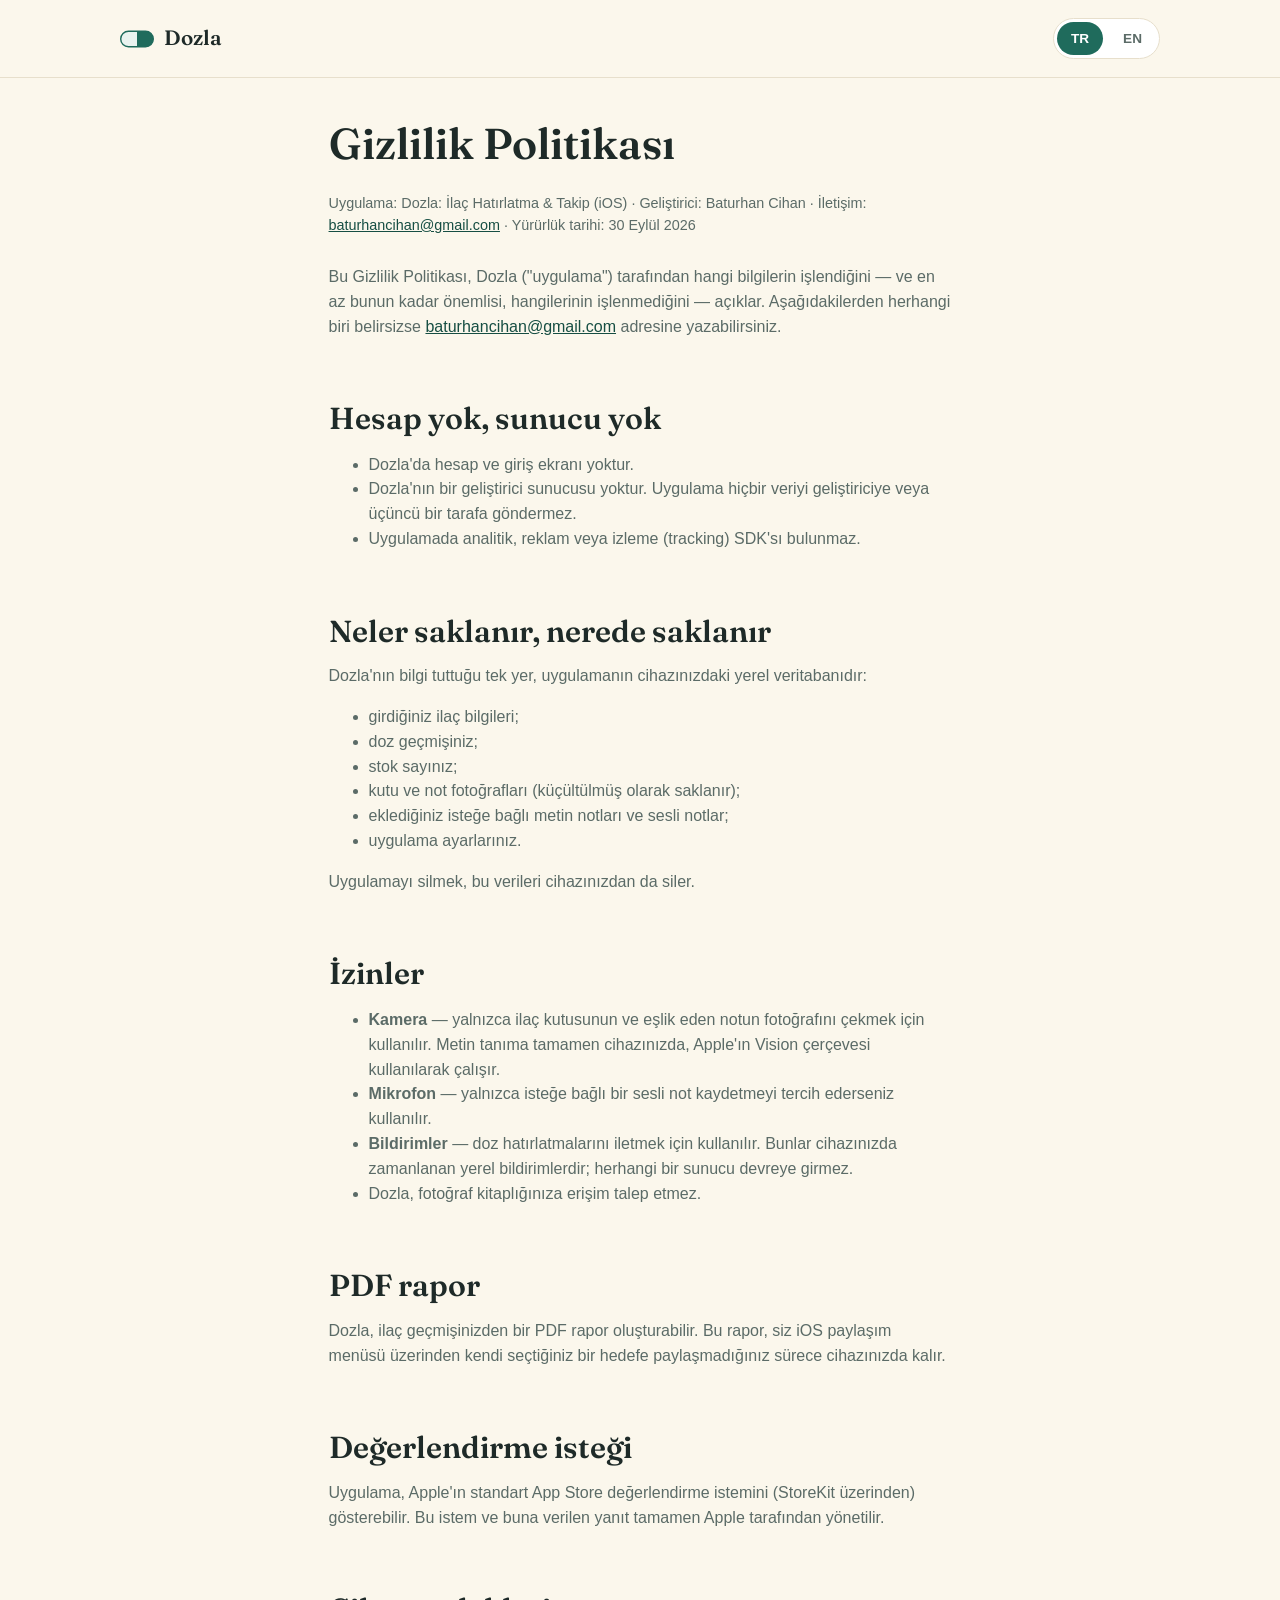
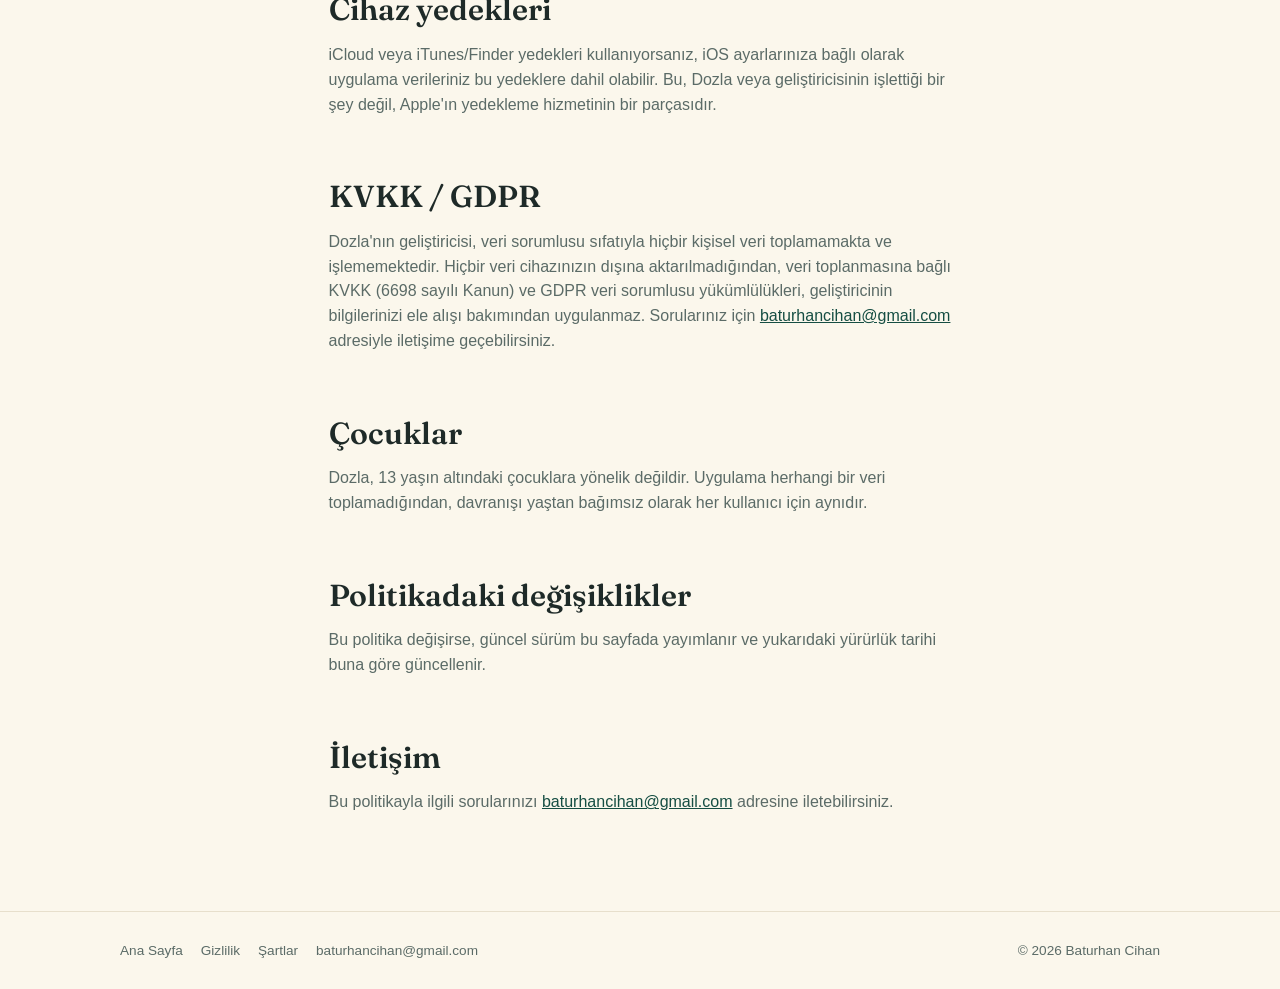
==== privacy.html @ 660fc9e8 "Add Dozla static landing site for GitHub Pages Bilingual (TR/EN, pure CSS :target toggle, no JS) lan" ====
<!DOCTYPE html>
<html lang="tr">
<head>
<meta charset="UTF-8">
<meta name="viewport" content="width=device-width, initial-scale=1">
<title>Dozla — Gizlilik Politikası</title>
<meta name="description" content="Dozla iOS uygulaması için Gizlilik Politikası: hesap yok, sunucu yok, veriler yalnızca cihazınızda saklanır.">
<link rel="preconnect" href="https://fonts.googleapis.com">
<link rel="preconnect" href="https://fonts.gstatic.com" crossorigin>
<link href="https://fonts.googleapis.com/css2?family=Fraunces:wght@500;600;700&display=swap" rel="stylesheet">
<link rel="stylesheet" href="style.css">
</head>
<body>
<div class="lang-wrap">

<section id="en" lang="en" class="lang-section">
  <header class="site-header">
    <div class="container">
      <a class="brand" href="index.html#en">
        <svg class="logo" viewBox="0 0 48 24" xmlns="http://www.w3.org/2000/svg" aria-hidden="true" focusable="false">
          <path d="M24 1 H12 A11 11 0 0 0 12 23 H24 Z" fill="#EAF3EF"/>
          <path d="M24 1 H36 A11 11 0 0 1 36 23 H24 Z" fill="#1F6B5C"/>
          <rect x="1" y="1" width="46" height="22" rx="11" ry="11" fill="none" stroke="#1F6B5C" stroke-width="2"/>
        </svg>
        Dozla
      </a>
      <nav class="lang-toggle" aria-label="Language">
        <a href="#tr">TR</a>
        <a href="#en">EN</a>
      </nav>
    </div>
  </header>

  <main class="legal-main">
    <div class="container">
      <div class="legal-content">
        <h1>Privacy Policy</h1>
        <p class="legal-meta">App: Dozla: Medication Reminder &amp; Tracking (iOS) · Developer: Baturhan Cihan · Contact: <a href="mailto:baturhancihan@gmail.com">baturhancihan@gmail.com</a> · Effective date: September 30, 2026</p>

        <p>This Privacy Policy explains what information Dozla ("the app") handles, and — just as importantly — what it does not. If anything below is unclear, write to <a href="mailto:baturhancihan@gmail.com">baturhancihan@gmail.com</a>.</p>

        <h2>No account, no server</h2>
        <ul>
          <li>Dozla has no account and no sign-in.</li>
          <li>Dozla has no developer server. The app does not send any data to the developer or to any third party.</li>
          <li>The app contains no analytics, advertising or tracking SDKs.</li>
        </ul>

        <h2>What is stored, and where</h2>
        <p>The only place Dozla keeps information is the app's local database, on your device:</p>
        <ul>
          <li>the medication information you enter;</li>
          <li>your dose history;</li>
          <li>your stock counts;</li>
          <li>photos of the box and the note (stored downscaled);</li>
          <li>any optional text notes and voice memos you add;</li>
          <li>your app settings.</li>
        </ul>
        <p>Deleting the app deletes this data from your device.</p>

        <h2>Permissions</h2>
        <ul>
          <li><strong>Camera</strong> — used only to photograph the medication box and the accompanying note. Text recognition runs entirely on your device, using Apple's Vision framework.</li>
          <li><strong>Microphone</strong> — used only if you choose to record an optional voice memo.</li>
          <li><strong>Notifications</strong> — used to deliver dose reminders. These are local notifications scheduled on your device; no server is involved.</li>
          <li>Dozla does not request access to your photo library.</li>
        </ul>

        <h2>PDF report</h2>
        <p>Dozla can generate a PDF report of your medication history. This report stays on your device unless you choose to share it through the iOS share sheet, to a destination you pick yourself.</p>

        <h2>Rating prompt</h2>
        <p>The app may show Apple's standard App Store rating prompt (via StoreKit). This prompt and any response to it are handled entirely by Apple.</p>

        <h2>Device backups</h2>
        <p>If you use iCloud or iTunes/Finder backups, your app data may be included in those backups depending on your iOS settings. This is part of Apple's backup service, not something Dozla or its developer operates.</p>

        <h2>KVKK / GDPR</h2>
        <p>The developer of Dozla does not collect or process any personal data as a data controller. Because no data is transmitted off your device, KVKK (Turkish Law No. 6698) and GDPR data-controller obligations that depend on data collection do not apply to the developer's handling of your information. For any questions, contact <a href="mailto:baturhancihan@gmail.com">baturhancihan@gmail.com</a>.</p>

        <h2>Children</h2>
        <p>Dozla is not directed at children under 13. Since the app collects no data, its behavior is the same for every user regardless of age.</p>

        <h2>Changes to this policy</h2>
        <p>If this policy changes, the updated version will be published on this page and the effective date above will be updated accordingly.</p>

        <h2>Contact</h2>
        <p>Questions about this policy can be sent to <a href="mailto:baturhancihan@gmail.com">baturhancihan@gmail.com</a>.</p>
      </div>
    </div>
  </main>

  <footer class="site-footer">
    <div class="container">
      <div class="footer-links">
        <a href="index.html#en">Home</a>
        <a href="privacy.html#en">Privacy</a>
        <a href="terms.html#en">Terms</a>
        <a href="mailto:baturhancihan@gmail.com">baturhancihan@gmail.com</a>
      </div>
      <div>© 2026 Baturhan Cihan</div>
    </div>
  </footer>
</section>

<section id="tr" lang="tr" class="lang-section">
  <header class="site-header">
    <div class="container">
      <a class="brand" href="index.html#tr">
        <svg class="logo" viewBox="0 0 48 24" xmlns="http://www.w3.org/2000/svg" aria-hidden="true" focusable="false">
          <path d="M24 1 H12 A11 11 0 0 0 12 23 H24 Z" fill="#EAF3EF"/>
          <path d="M24 1 H36 A11 11 0 0 1 36 23 H24 Z" fill="#1F6B5C"/>
          <rect x="1" y="1" width="46" height="22" rx="11" ry="11" fill="none" stroke="#1F6B5C" stroke-width="2"/>
        </svg>
        Dozla
      </a>
      <nav class="lang-toggle" aria-label="Dil">
        <a href="#tr">TR</a>
        <a href="#en">EN</a>
      </nav>
    </div>
  </header>

  <main class="legal-main">
    <div class="container">
      <div class="legal-content">
        <h1>Gizlilik Politikası</h1>
        <p class="legal-meta">Uygulama: Dozla: İlaç Hatırlatma &amp; Takip (iOS) · Geliştirici: Baturhan Cihan · İletişim: <a href="mailto:baturhancihan@gmail.com">baturhancihan@gmail.com</a> · Yürürlük tarihi: 30 Eylül 2026</p>

        <p>Bu Gizlilik Politikası, Dozla ("uygulama") tarafından hangi bilgilerin işlendiğini — ve en az bunun kadar önemlisi, hangilerinin işlenmediğini — açıklar. Aşağıdakilerden herhangi biri belirsizse <a href="mailto:baturhancihan@gmail.com">baturhancihan@gmail.com</a> adresine yazabilirsiniz.</p>

        <h2>Hesap yok, sunucu yok</h2>
        <ul>
          <li>Dozla'da hesap ve giriş ekranı yoktur.</li>
          <li>Dozla'nın bir geliştirici sunucusu yoktur. Uygulama hiçbir veriyi geliştiriciye veya üçüncü bir tarafa göndermez.</li>
          <li>Uygulamada analitik, reklam veya izleme (tracking) SDK'sı bulunmaz.</li>
        </ul>

        <h2>Neler saklanır, nerede saklanır</h2>
        <p>Dozla'nın bilgi tuttuğu tek yer, uygulamanın cihazınızdaki yerel veritabanıdır:</p>
        <ul>
          <li>girdiğiniz ilaç bilgileri;</li>
          <li>doz geçmişiniz;</li>
          <li>stok sayınız;</li>
          <li>kutu ve not fotoğrafları (küçültülmüş olarak saklanır);</li>
          <li>eklediğiniz isteğe bağlı metin notları ve sesli notlar;</li>
          <li>uygulama ayarlarınız.</li>
        </ul>
        <p>Uygulamayı silmek, bu verileri cihazınızdan da siler.</p>

        <h2>İzinler</h2>
        <ul>
          <li><strong>Kamera</strong> — yalnızca ilaç kutusunun ve eşlik eden notun fotoğrafını çekmek için kullanılır. Metin tanıma tamamen cihazınızda, Apple'ın Vision çerçevesi kullanılarak çalışır.</li>
          <li><strong>Mikrofon</strong> — yalnızca isteğe bağlı bir sesli not kaydetmeyi tercih ederseniz kullanılır.</li>
          <li><strong>Bildirimler</strong> — doz hatırlatmalarını iletmek için kullanılır. Bunlar cihazınızda zamanlanan yerel bildirimlerdir; herhangi bir sunucu devreye girmez.</li>
          <li>Dozla, fotoğraf kitaplığınıza erişim talep etmez.</li>
        </ul>

        <h2>PDF rapor</h2>
        <p>Dozla, ilaç geçmişinizden bir PDF rapor oluşturabilir. Bu rapor, siz iOS paylaşım menüsü üzerinden kendi seçtiğiniz bir hedefe paylaşmadığınız sürece cihazınızda kalır.</p>

        <h2>Değerlendirme isteği</h2>
        <p>Uygulama, Apple'ın standart App Store değerlendirme istemini (StoreKit üzerinden) gösterebilir. Bu istem ve buna verilen yanıt tamamen Apple tarafından yönetilir.</p>

        <h2>Cihaz yedekleri</h2>
        <p>iCloud veya iTunes/Finder yedekleri kullanıyorsanız, iOS ayarlarınıza bağlı olarak uygulama verileriniz bu yedeklere dahil olabilir. Bu, Dozla veya geliştiricisinin işlettiği bir şey değil, Apple'ın yedekleme hizmetinin bir parçasıdır.</p>

        <h2>KVKK / GDPR</h2>
        <p>Dozla'nın geliştiricisi, veri sorumlusu sıfatıyla hiçbir kişisel veri toplamamakta ve işlememektedir. Hiçbir veri cihazınızın dışına aktarılmadığından, veri toplanmasına bağlı KVKK (6698 sayılı Kanun) ve GDPR veri sorumlusu yükümlülükleri, geliştiricinin bilgilerinizi ele alışı bakımından uygulanmaz. Sorularınız için <a href="mailto:baturhancihan@gmail.com">baturhancihan@gmail.com</a> adresiyle iletişime geçebilirsiniz.</p>

        <h2>Çocuklar</h2>
        <p>Dozla, 13 yaşın altındaki çocuklara yönelik değildir. Uygulama herhangi bir veri toplamadığından, davranışı yaştan bağımsız olarak her kullanıcı için aynıdır.</p>

        <h2>Politikadaki değişiklikler</h2>
        <p>Bu politika değişirse, güncel sürüm bu sayfada yayımlanır ve yukarıdaki yürürlük tarihi buna göre güncellenir.</p>

        <h2>İletişim</h2>
        <p>Bu politikayla ilgili sorularınızı <a href="mailto:baturhancihan@gmail.com">baturhancihan@gmail.com</a> adresine iletebilirsiniz.</p>
      </div>
    </div>
  </main>

  <footer class="site-footer">
    <div class="container">
      <div class="footer-links">
        <a href="index.html#tr">Ana Sayfa</a>
        <a href="privacy.html#tr">Gizlilik</a>
        <a href="terms.html#tr">Şartlar</a>
        <a href="mailto:baturhancihan@gmail.com">baturhancihan@gmail.com</a>
      </div>
      <div>© 2026 Baturhan Cihan</div>
    </div>
  </footer>
</section>

</div>
</body>
</html>
---- style.css ----
/* Dozla — shared stylesheet */

:root {
  --primary: #1F6B5C;
  --primary-dark: #164E43;
  --bg: #FBF7EC;
  --card: #FFFFFF;
  --text: #1E2A28;
  --muted: #5B6B67;
  --border: #E7DFCC;
  --accent-soft: #E7F1EC;
  --radius: 18px;
  --serif: "Fraunces", Georgia, "Times New Roman", serif;
  --sans: -apple-system, BlinkMacSystemFont, "Segoe UI", Roboto, Helvetica, Arial, sans-serif;
}

@media (prefers-color-scheme: dark) {
  :root {
    --bg: #12211D;
    --card: #17322A;
    --text: #F1EFE6;
    --muted: #AFC2BC;
    --border: #234339;
    --accent-soft: #1D3D33;
    --primary: #55B49B;
    --primary-dark: #7ECFB8;
  }
}

* { box-sizing: border-box; }

html { -webkit-text-size-adjust: 100%; }

body {
  margin: 0;
  background: var(--bg);
  color: var(--text);
  font-family: var(--sans);
  line-height: 1.55;
  overflow-x: hidden;
}

h1, h2, h3 {
  font-family: var(--serif);
  font-weight: 600;
  line-height: 1.2;
  margin: 0 0 0.5em;
  color: var(--text);
}

h1 { font-size: clamp(1.9rem, 5vw, 2.7rem); }
h2 { font-size: clamp(1.4rem, 3.6vw, 1.9rem); }
h3 { font-size: 1.15rem; }

p { margin: 0 0 1em; color: var(--muted); }

a { color: var(--primary-dark); }

img, svg { max-width: 100%; display: block; }

.container {
  width: 100%;
  max-width: 1080px;
  margin: 0 auto;
  padding: 0 20px;
}

/* Language sections: pure-CSS TR/EN toggle via :target, no JS. */
.lang-wrap {
  display: flex;
  flex-direction: column;
}

.lang-section#tr { order: 1; }
.lang-section#en {
  order: 2;
  display: none;
}
.lang-section#en:target { display: block; }
.lang-section#en:target ~ .lang-section#tr { display: none; }

/* Header */
.site-header {
  padding: 18px 0;
  border-bottom: 1px solid var(--border);
}

.site-header .container {
  display: flex;
  align-items: center;
  justify-content: space-between;
  gap: 12px;
  flex-wrap: wrap;
}

.brand {
  display: flex;
  align-items: center;
  gap: 10px;
  text-decoration: none;
  font-family: var(--serif);
  font-weight: 600;
  font-size: 1.3rem;
  color: var(--text);
}

.brand .logo { width: 34px; height: 34px; }

.lang-toggle {
  display: flex;
  gap: 6px;
  border: 1px solid var(--border);
  border-radius: 999px;
  padding: 3px;
  background: var(--card);
}

.lang-toggle a {
  text-decoration: none;
  font-size: 0.85rem;
  font-weight: 600;
  padding: 6px 14px;
  border-radius: 999px;
  color: var(--muted);
}

.lang-section#tr .lang-toggle a[href="#tr"],
.lang-section#en .lang-toggle a[href="#en"] {
  background: var(--primary);
  color: #fff;
}

/* Hero */
.hero {
  padding: 56px 0 40px;
}

.hero .container {
  display: grid;
  grid-template-columns: 1.1fr 0.9fr;
  gap: 40px;
  align-items: center;
}

.hero-tagline {
  display: inline-block;
  font-size: 0.85rem;
  font-weight: 600;
  color: var(--primary-dark);
  background: var(--accent-soft);
  padding: 5px 12px;
  border-radius: 999px;
  margin-bottom: 14px;
}

.hero h1 { margin-bottom: 0.3em; }

.hero .subtitle {
  font-size: 1.1rem;
  max-width: 46ch;
}

.btn {
  display: inline-flex;
  align-items: center;
  gap: 8px;
  background: var(--primary);
  color: #fff;
  text-decoration: none;
  font-weight: 600;
  padding: 13px 22px;
  border-radius: 999px;
  margin-top: 10px;
  box-shadow: 0 8px 20px -10px rgba(31, 107, 92, 0.6);
}

.btn:hover { background: var(--primary-dark); }

.btn-note {
  margin-top: 10px;
  font-size: 0.85rem;
  color: var(--muted);
}

/* Phone mockup */
.phone-wrap {
  display: flex;
  justify-content: center;
}

.phone {
  width: 240px;
  border-radius: 36px;
  background: var(--text);
  padding: 10px;
  box-shadow: 0 30px 60px -25px rgba(0,0,0,0.35);
}

.phone-screen {
  background: var(--card);
  border-radius: 26px;
  overflow: hidden;
  min-height: 400px;
  padding: 18px 14px 14px;
  position: relative;
}

.phone-notch {
  position: absolute;
  top: 10px;
  left: 50%;
  transform: translateX(-50%);
  width: 70px;
  height: 18px;
  background: var(--text);
  border-radius: 12px;
}

.phone-title {
  margin-top: 22px;
  font-family: var(--serif);
  font-weight: 600;
  font-size: 1rem;
  color: var(--text);
}

.phone-date {
  font-size: 0.72rem;
  color: var(--muted);
  margin-bottom: 14px;
}

.dose-row {
  display: flex;
  align-items: center;
  gap: 10px;
  background: var(--bg);
  border: 1px solid var(--border);
  border-radius: 14px;
  padding: 9px 10px;
  margin-bottom: 8px;
}

.dose-check {
  width: 22px;
  height: 22px;
  border-radius: 50%;
  border: 2px solid var(--primary);
  flex-shrink: 0;
  display: flex;
  align-items: center;
  justify-content: center;
}

.dose-row.done .dose-check {
  background: var(--primary);
}

.dose-row.done .dose-check::after {
  content: "";
  width: 8px;
  height: 5px;
  border-left: 2px solid #fff;
  border-bottom: 2px solid #fff;
  transform: rotate(-45deg) translate(1px, -1px);
}

.dose-info { flex: 1; min-width: 0; }

.dose-name {
  font-size: 0.78rem;
  font-weight: 600;
  color: var(--text);
  white-space: nowrap;
  overflow: hidden;
  text-overflow: ellipsis;
}

.dose-meta {
  font-size: 0.68rem;
  color: var(--muted);
}

.dose-time {
  font-size: 0.72rem;
  font-weight: 600;
  color: var(--primary-dark);
  flex-shrink: 0;
}

/* Feature grid */
.features { padding: 30px 0 50px; }

.feature-grid {
  display: grid;
  grid-template-columns: repeat(2, 1fr);
  gap: 18px;
  margin-top: 24px;
}

.feature-card {
  background: var(--card);
  border: 1px solid var(--border);
  border-radius: var(--radius);
  padding: 22px;
}

.feature-icon {
  width: 42px;
  height: 42px;
  border-radius: 12px;
  background: var(--accent-soft);
  display: flex;
  align-items: center;
  justify-content: center;
  margin-bottom: 14px;
  color: var(--primary);
}

.feature-card h3 { margin-bottom: 6px; }
.feature-card p { margin-bottom: 0; font-size: 0.95rem; }

/* Privacy section */
.privacy-block {
  background: var(--accent-soft);
  border-radius: var(--radius);
  padding: 34px 28px;
  margin: 10px 0 40px;
}

.privacy-list {
  list-style: none;
  padding: 0;
  margin: 18px 0 0;
  display: grid;
  grid-template-columns: repeat(2, 1fr);
  gap: 10px 24px;
}

.privacy-list li {
  padding-left: 26px;
  position: relative;
  color: var(--text);
  font-size: 0.95rem;
}

.privacy-list li::before {
  content: "✓";
  position: absolute;
  left: 0;
  color: var(--primary);
  font-weight: 700;
}

/* Disclaimer note */
.disclaimer {
  border: 1px solid var(--border);
  border-left: 4px solid var(--primary);
  border-radius: 10px;
  padding: 16px 20px;
  margin: 0 0 50px;
  background: var(--card);
  font-size: 0.9rem;
}

.disclaimer strong { color: var(--text); }

/* Footer */
.site-footer {
  border-top: 1px solid var(--border);
  padding: 28px 0;
  margin-top: 20px;
}

.site-footer .container {
  display: flex;
  flex-wrap: wrap;
  gap: 10px 20px;
  align-items: center;
  justify-content: space-between;
  font-size: 0.85rem;
  color: var(--muted);
}

.footer-links {
  display: flex;
  gap: 18px;
  flex-wrap: wrap;
}

.footer-links a {
  text-decoration: none;
  color: var(--muted);
}

.footer-links a:hover { color: var(--primary-dark); }

/* Legal pages */
.legal-main { padding: 40px 0 60px; }

.legal-content {
  max-width: 70ch;
  margin: 0 auto;
}

.legal-content h2 {
  margin-top: 2em;
}

.legal-content ul { color: var(--muted); }

.legal-meta {
  color: var(--muted);
  font-size: 0.9rem;
  margin-bottom: 2em;
}

/* Responsive */
@media (max-width: 800px) {
  .hero .container { grid-template-columns: 1fr; }
  .phone-wrap { order: -1; }
  .feature-grid { grid-template-columns: 1fr; }
  .privacy-list { grid-template-columns: 1fr; }
}

@media (max-width: 480px) {
  .site-footer .container { flex-direction: column; align-items: flex-start; }
}
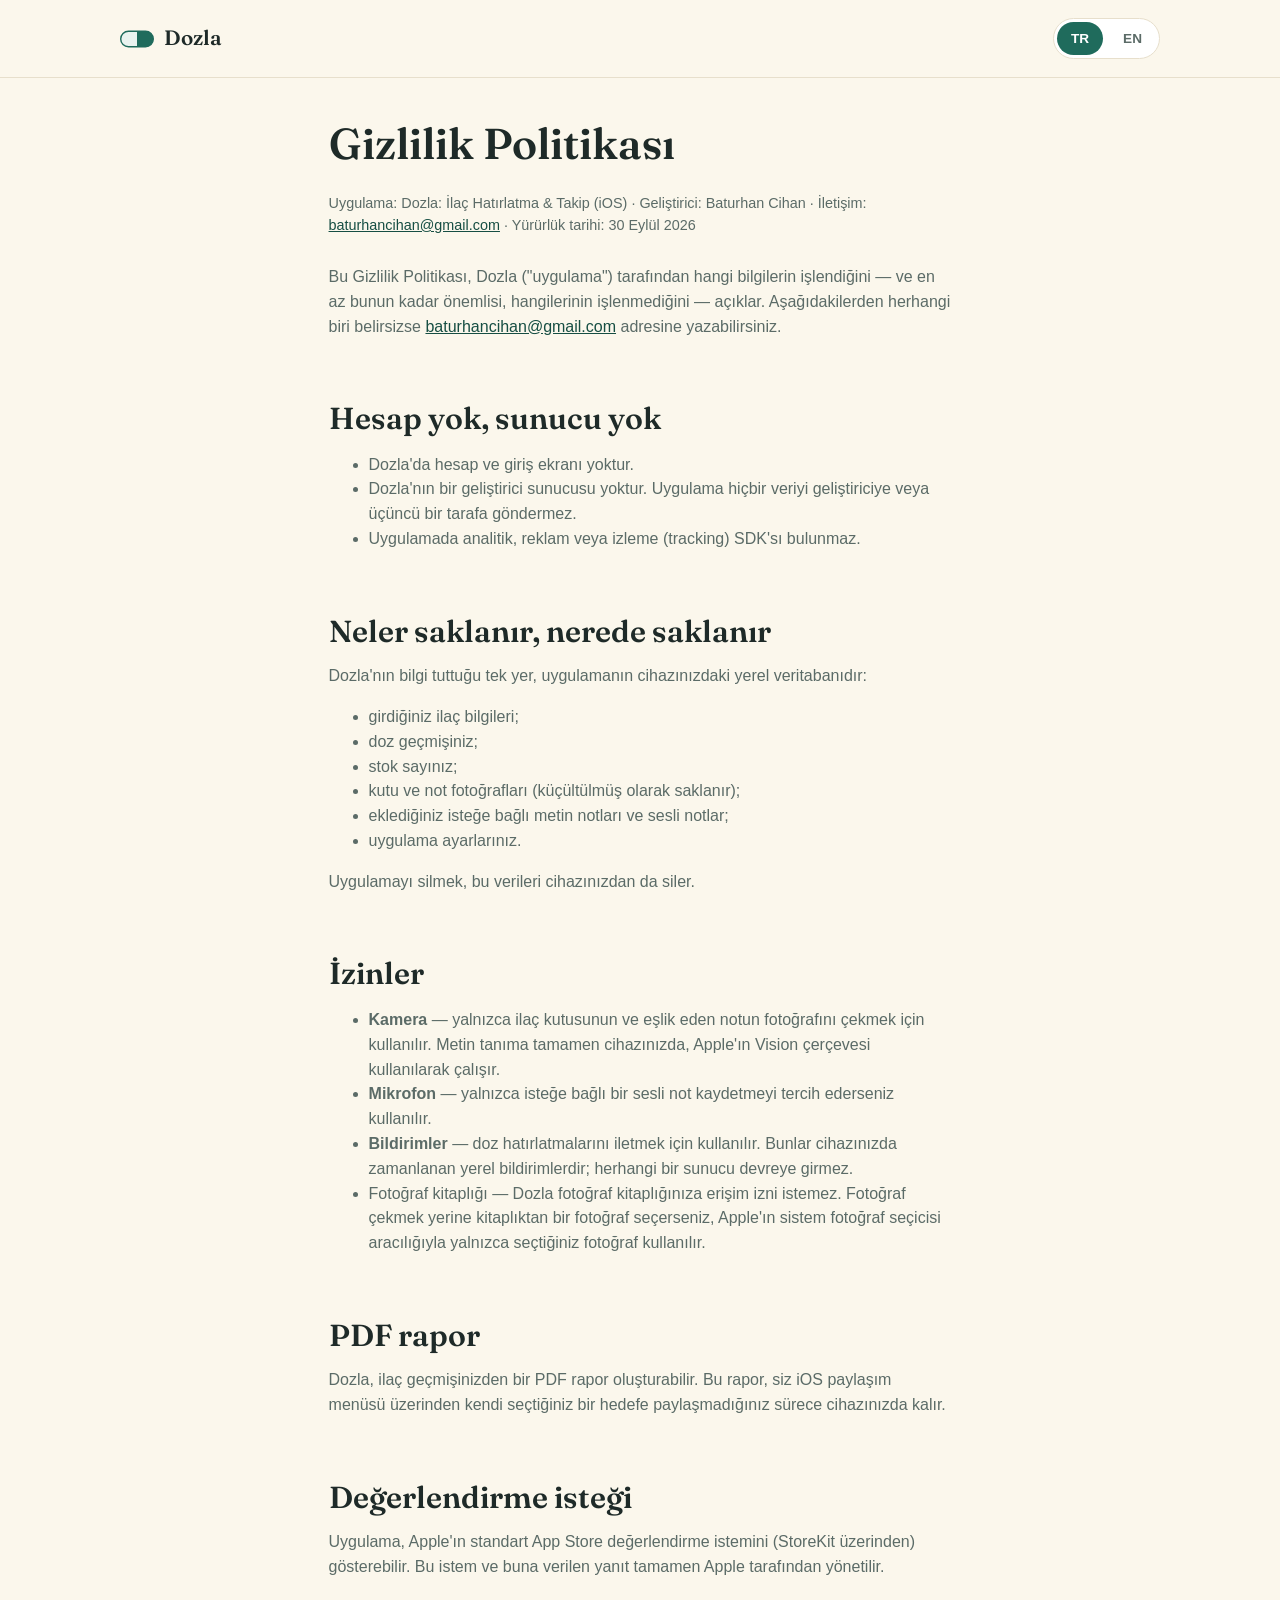
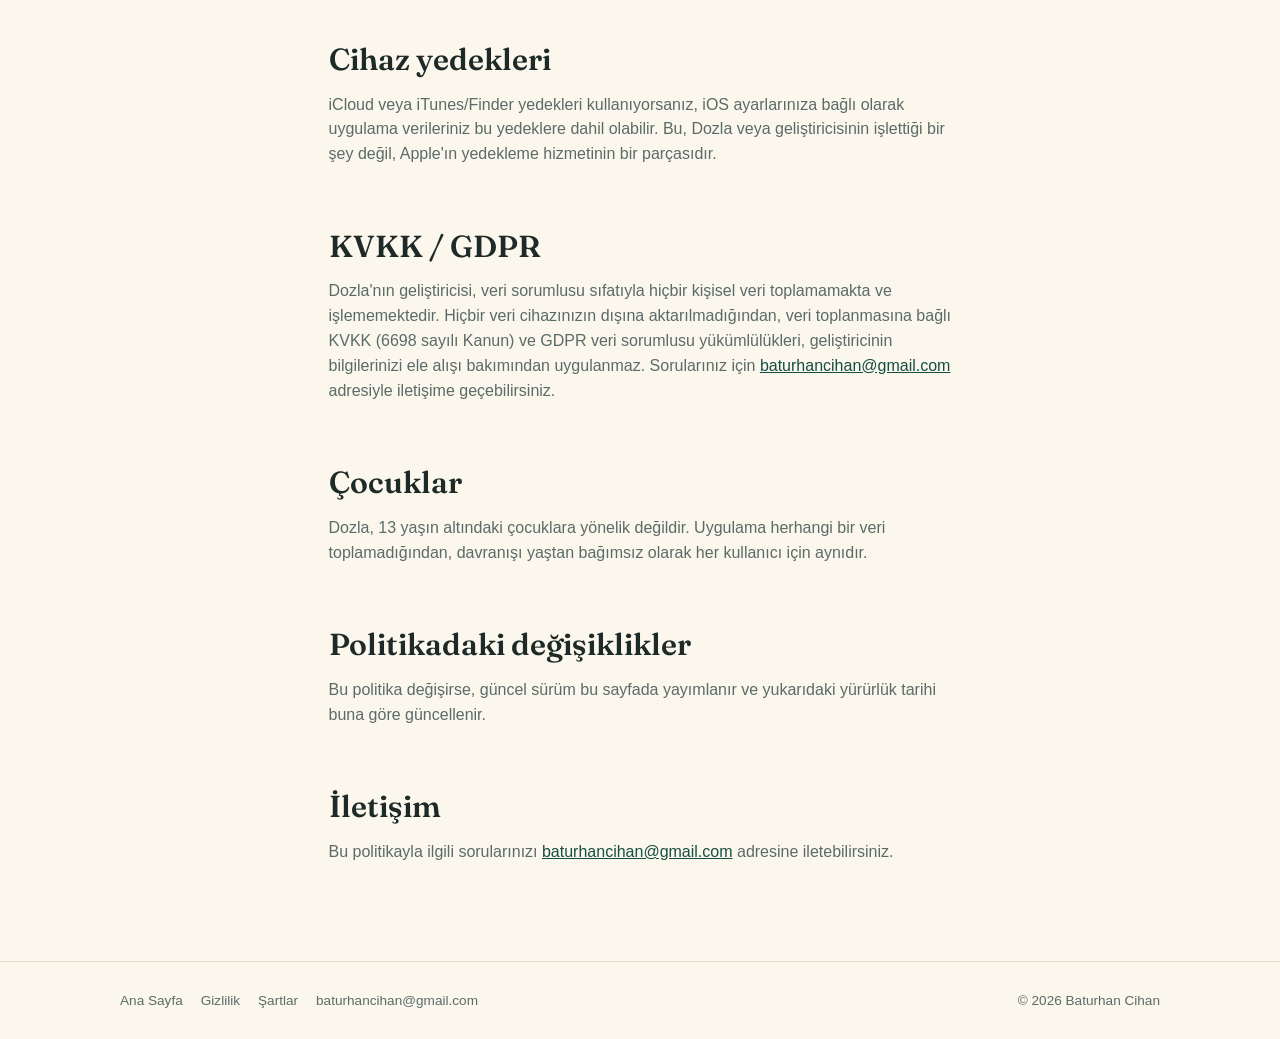
==== commit 4e0d5ae9: "privacy: photo picker wording" ====
--- a/privacy.html
+++ b/privacy.html
@@ -63,7 +63,7 @@
           <li><strong>Camera</strong> — used only to photograph the medication box and the accompanying note. Text recognition runs entirely on your device, using Apple's Vision framework.</li>
           <li><strong>Microphone</strong> — used only if you choose to record an optional voice memo.</li>
           <li><strong>Notifications</strong> — used to deliver dose reminders. These are local notifications scheduled on your device; no server is involved.</li>
-          <li>Dozla does not request access to your photo library.</li>
+          <li>Photo library — Dozla does not ask for access to your photo library. If you choose a photo from it instead of taking one, only the photo you pick is used, through Apple's system photo picker.</li>
         </ul>
 
         <h2>PDF report</h2>
@@ -153,7 +153,7 @@
           <li><strong>Kamera</strong> — yalnızca ilaç kutusunun ve eşlik eden notun fotoğrafını çekmek için kullanılır. Metin tanıma tamamen cihazınızda, Apple'ın Vision çerçevesi kullanılarak çalışır.</li>
           <li><strong>Mikrofon</strong> — yalnızca isteğe bağlı bir sesli not kaydetmeyi tercih ederseniz kullanılır.</li>
           <li><strong>Bildirimler</strong> — doz hatırlatmalarını iletmek için kullanılır. Bunlar cihazınızda zamanlanan yerel bildirimlerdir; herhangi bir sunucu devreye girmez.</li>
-          <li>Dozla, fotoğraf kitaplığınıza erişim talep etmez.</li>
+          <li>Fotoğraf kitaplığı — Dozla fotoğraf kitaplığınıza erişim izni istemez. Fotoğraf çekmek yerine kitaplıktan bir fotoğraf seçerseniz, Apple'ın sistem fotoğraf seçicisi aracılığıyla yalnızca seçtiğiniz fotoğraf kullanılır.</li>
         </ul>
 
         <h2>PDF rapor</h2>
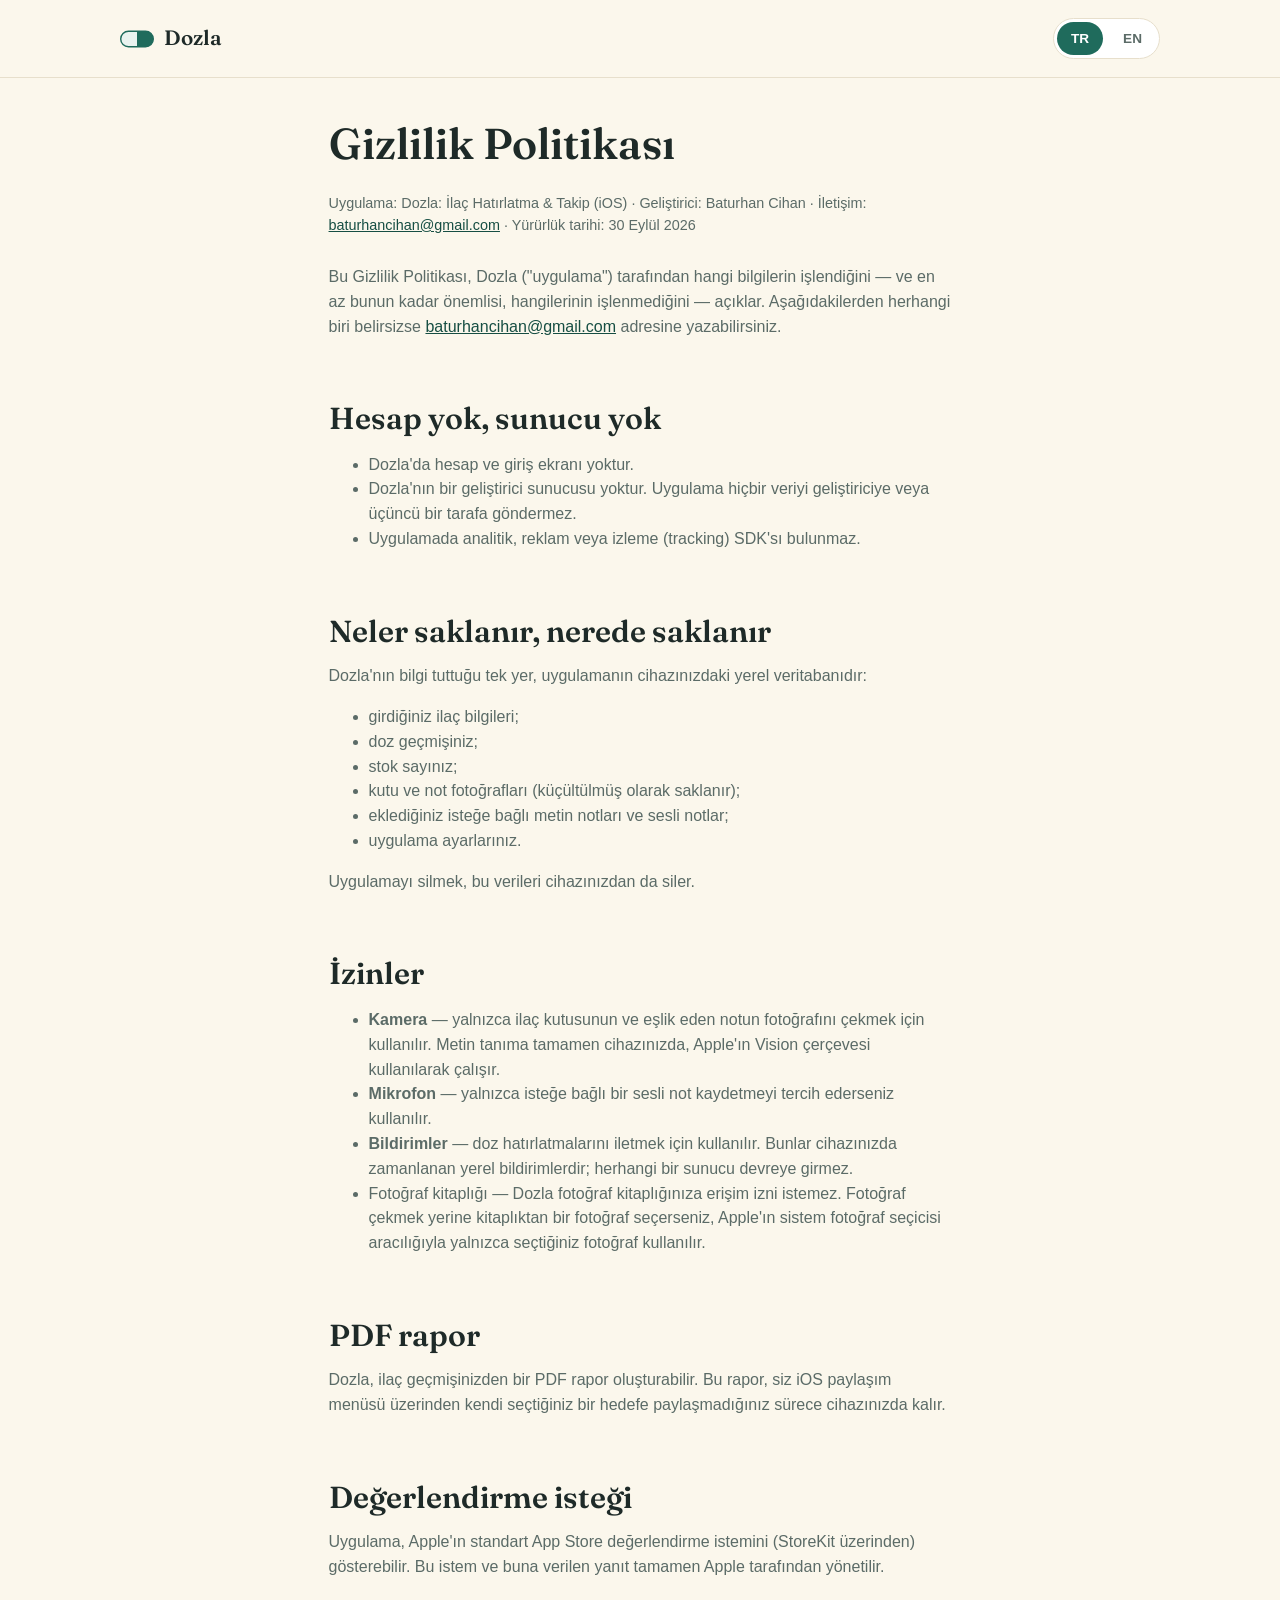
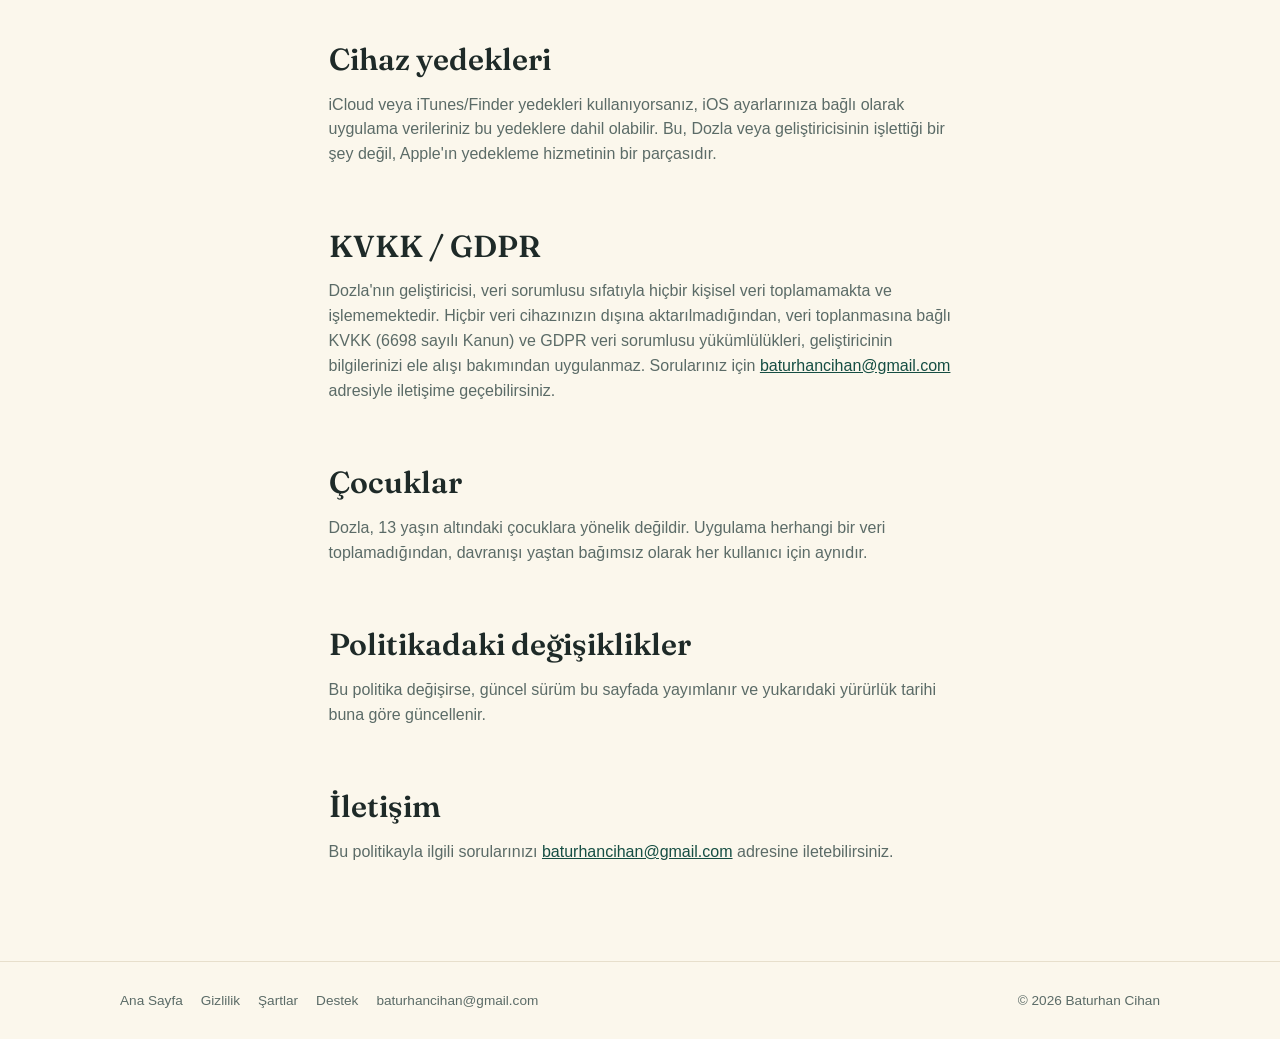
==== commit 190596c3: "Add support page (contact + FAQ) and link it from the footers Co-Authored-By: Claude Opus 5.5 <norep" ====
--- a/privacy.html
+++ b/privacy.html
@@ -96,6 +96,7 @@
         <a href="index.html#en">Home</a>
         <a href="privacy.html#en">Privacy</a>
         <a href="terms.html#en">Terms</a>
+        <a href="support.html#en">Support</a>
         <a href="mailto:baturhancihan@gmail.com">baturhancihan@gmail.com</a>
       </div>
       <div>© 2026 Baturhan Cihan</div>
@@ -186,6 +187,7 @@
         <a href="index.html#tr">Ana Sayfa</a>
         <a href="privacy.html#tr">Gizlilik</a>
         <a href="terms.html#tr">Şartlar</a>
+        <a href="support.html#tr">Destek</a>
         <a href="mailto:baturhancihan@gmail.com">baturhancihan@gmail.com</a>
       </div>
       <div>© 2026 Baturhan Cihan</div>
